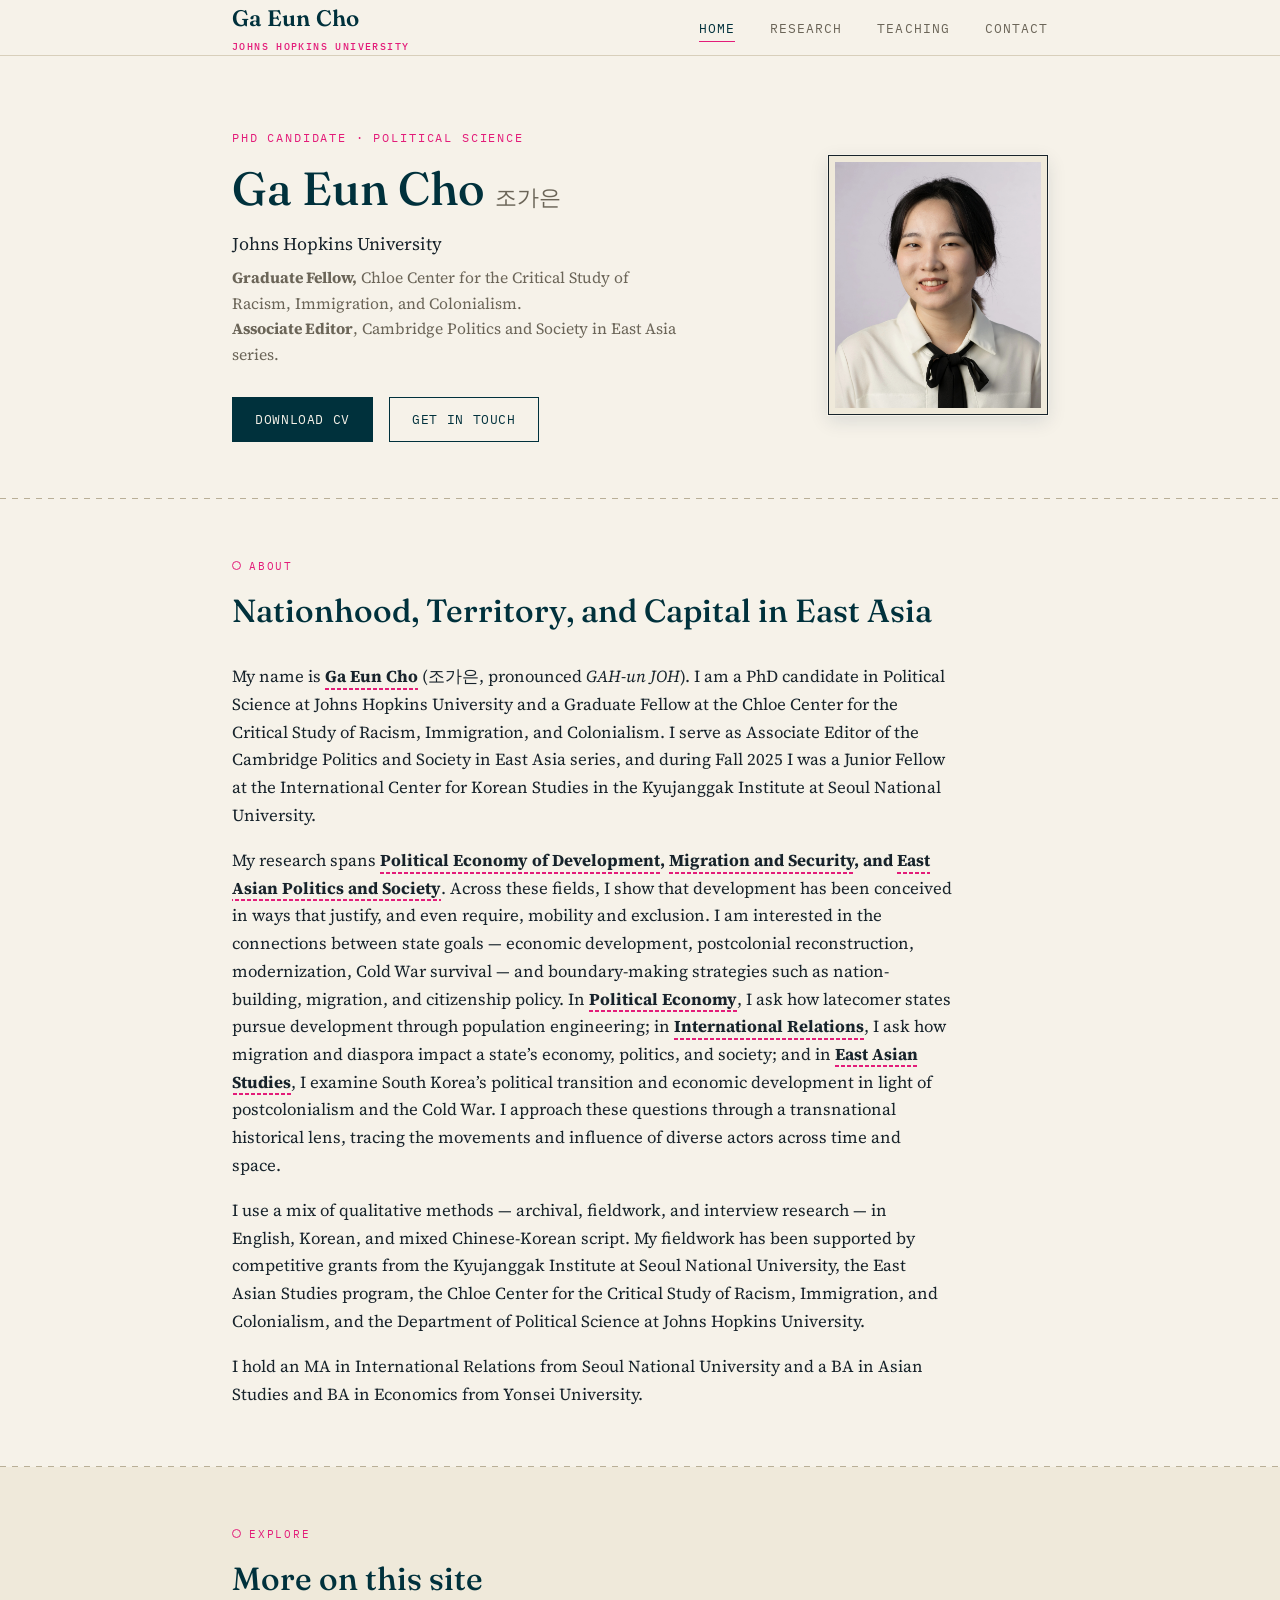
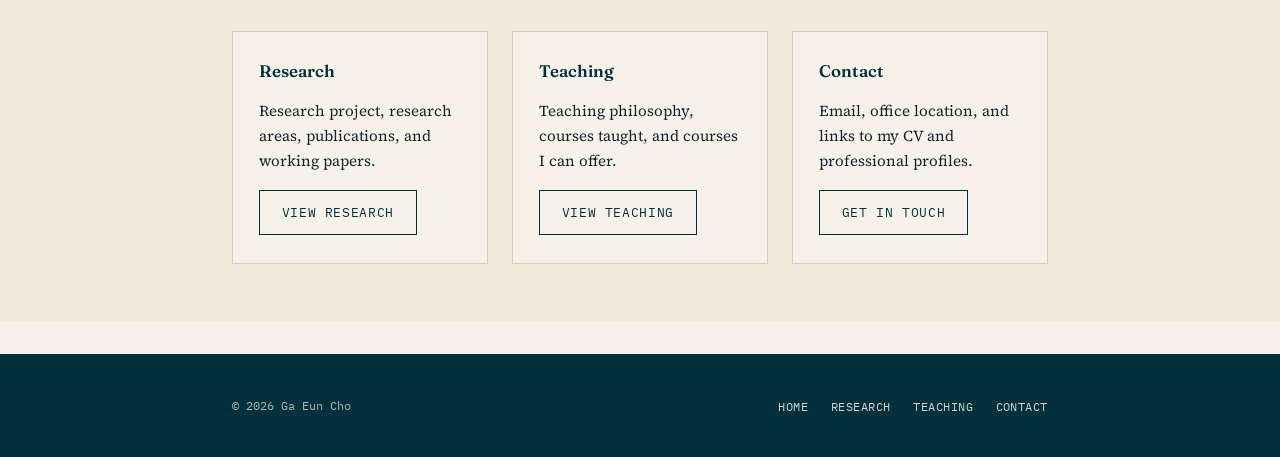
==== index.html @ 4916ec8a "Update index.html" ====
<!DOCTYPE html>
<html lang="en">
<head>
    <meta charset="UTF-8">
    <meta name="viewport" content="width=device-width, initial-scale=1.0">
    <title>Ga Eun Cho — Johns Hopkins University</title>
    <meta name="description" content="Ga Eun Cho is a PhD Candidate in Political Science at Johns Hopkins University working on migration, nationalism, and development in East Asia.">
    <meta property="og:title" content="Ga Eun Cho — Political Science, Johns Hopkins University">
    <meta property="og:description" content="PhD Candidate researching the politics of migration, nationalism, and political economy in East Asia.">
    <meta property="og:type" content="website">
    <meta property="og:image" content="Cho-Headshot.jpeg">
    <link rel="preconnect" href="https://fonts.googleapis.com">
    <link rel="preconnect" href="https://fonts.gstatic.com" crossorigin>
    <link href="https://fonts.googleapis.com/css2?family=Fraunces:opsz,wght@9..144,400;9..144,500;9..144,600&family=Source+Serif+4:ital,wght@0,400;0,600;1,400&family=IBM+Plex+Mono:wght@400;500&display=swap" rel="stylesheet">
    <link rel="stylesheet" href="styles.css">
</head>
<body>
    <a class="skip-link" href="#main">Skip to content</a>

    <header>
        <nav class="container">
            <a class="logo" href="index.html">Ga Eun Cho<span>Johns Hopkins University</span></a>
            <ul class="nav-links">
                <li><a href="index.html" aria-current="page">Home</a></li>
                <li><a href="research.html">Research</a></li>
                <li><a href="teaching.html">Teaching</a></li>
                <li><a href="contact.html">Contact</a></li>
            </ul>
            <button class="mobile-menu" aria-label="Toggle navigation menu" aria-expanded="false">
                <span></span><span></span><span></span>
            </button>
        </nav>
    </header>

    <main id="main">
        <div class="hero">
            <div class="container">
                <div>
                    <p class="hero-eyebrow">PhD Candidate · Political Science</p>
                    <h1>Ga Eun Cho <span class="name-native">조가은</span></h1>
                    <p class="role">Johns Hopkins University</p>
                    <p class="affil"><b>Graduate Fellow,</b> Chloe Center for the Critical Study of Racism, Immigration, and Colonialism. <Br><b>Associate Editor</b>, Cambridge Politics and Society in East Asia series.</p>
                    <div class="hero-actions">
                        <a href="CV_ChoGaEun_Web_July2026-2.pdf" class="btn" download>Download CV</a>
                        <a href="contact.html" class="btn btn-outline">Get in touch</a>
                    </div>
                </div>
                <div class="id-frame">
                    <div class="id-photo">
                        <img src="Cho-Headshot.jpeg" alt="Portrait of Ga Eun Cho">
                    </div>
                </div>
            </div>
        </div>

        <div class="perforation" aria-hidden="true"></div>

        <section id="about">
            <div class="container">
                <p class="eyebrow">About</p>
                <h2>Nationhood, Territory, and Capital in East Asia</h2>
                <div class="bio">
                    <p>My name is <b><span class="underline-dash">Ga Eun Cho</b></span> (조가은, pronounced <em>GAH-un JOH</em>). I am a PhD candidate in Political Science at Johns Hopkins University and a Graduate Fellow at the Chloe Center for the Critical Study of Racism, Immigration, and Colonialism. I serve as Associate Editor of the Cambridge Politics and Society in East Asia series, and during Fall 2025 I was a Junior Fellow at the International Center for Korean Studies in the Kyujanggak Institute at Seoul National University.</p>
                    <p>My research spans <span class="underline-dash"><b>Political Economy of Development</span>, <span class="underline-dash">Migration and Security</span>, and <span class="underline-dash">East Asian Politics and Society</span></b>. Across these fields, I show that development has been conceived in ways that justify, and even require, mobility and exclusion. I am interested in the connections between state goals — economic development, postcolonial reconstruction, modernization, Cold War survival — and boundary-making strategies such as nation-building, migration, and citizenship policy. In <span class="underline-dash"><b>Political Economy</span></b>, I ask how latecomer states pursue development through population engineering; in <span class="underline-dash"><b>International Relations</span></b>, I ask how migration and diaspora impact a state’s economy, politics, and society; and in <span class="underline-dash"><B>East Asian Studies</span></B>, I examine South Korea’s political transition and economic development in light of postcolonialism and the Cold War. I approach these questions through a transnational historical lens, tracing the movements and influence of diverse actors across time and space.</p>
                    <p>I use a mix of qualitative methods — archival, fieldwork, and interview research — in English, Korean, and mixed Chinese-Korean script. My fieldwork has been supported by competitive grants from the Kyujanggak Institute at Seoul National University, the East Asian Studies program, the Chloe Center for the Critical Study of Racism, Immigration, and Colonialism, and the Department of Political Science at Johns Hopkins University.</p>

                    <p>I hold an MA in International Relations from Seoul National University and a BA in Asian Studies and BA in Economics from Yonsei University.</p>
                </div>
            </div>
        </section>

        <div class="perforation" aria-hidden="true"></div>

        <section class="alt" id="highlights">
            <div class="container">
                <p class="eyebrow">Explore</p>
                <h2>More on this site</h2>
                <div class="research-areas">
                    <div class="research-card">
                        <h3>Research</h3>
                        <p>Research project, research areas, publications, and working papers.</p>
                        <p style="margin-top:1rem;"><a class="btn btn-outline" href="research.html">View research</a></p>
                    </div>
                    <div class="research-card">
                        <h3>Teaching</h3>
                        <p>Teaching philosophy, courses taught, and courses I can offer.</p>
                        <p style="margin-top:1rem;"><a class="btn btn-outline" href="teaching.html">View teaching</a></p>
                    </div>
                    <div class="research-card">
                        <h3>Contact</h3>
                        <p>Email, office location, and links to my CV and professional profiles.</p>
                        <p style="margin-top:1rem;"><a class="btn btn-outline" href="contact.html">Get in touch</a></p>
                    </div>
                </div>
            </div>
        </section>
    </main>

    <footer>
        <div class="container">
            <p>&copy; 2026 Ga Eun Cho</p>
            <ul class="footer-links">
                <li><a href="index.html">Home</a></li>
                <li><a href="research.html">Research</a></li>
                <li><a href="teaching.html">Teaching</a></li>
                <li><a href="contact.html">Contact</a></li>
            </ul>
        </div>
    </footer>

    <script src="script.js"></script>
</body>
</html>
---- styles.css ----
/* ============================================================
   Ga Eun Cho — academic site
   Design system: archival paper + bureaucratic stamp motif,
   grounded in the subject matter (migration paperwork, borders,
   diaspora documentation).
   ============================================================ */

:root {
    --paper: #F6F2E9;
    --paper-alt: #EFE9DA;
    --ink: #17232B;
    --navy: #00313C;
    --clay: #E31C79;
    --clay-dark: #C51865;
    --muted: #6B6558;
    --line: #D8CFBB;
    --line-strong: #B9AF97;
    --max: 880px;

    --font-display: "Fraunces", "Iowan Old Style", Georgia, serif;
    --font-body: "Source Serif 4", Georgia, serif;
    --font-mono: "IBM Plex Mono", "Courier New", monospace;
}

* { margin: 0; padding: 0; box-sizing: border-box; }

html { scroll-behavior: smooth; }

body {
    font-family: var(--font-body);
    line-height: 1.65;
    color: var(--ink);
    background: var(--paper);
}

.container {
    max-width: var(--max);
    margin: 0 auto;
    padding: 0 32px;
}

a { color: inherit; }

img { max-width: 100%; display: block; }

/* -------------------- Skip link -------------------- */
.skip-link {
    position: absolute;
    left: -999px;
    top: 0;
    background: var(--navy);
    color: var(--paper);
    padding: 0.75rem 1.25rem;
    z-index: 1000;
    font-family: var(--font-mono);
    font-size: 0.85rem;
}
.skip-link:focus { left: 0; }

/* -------------------- Focus visibility -------------------- */
a:focus-visible,
button:focus-visible {
    outline: 2px solid var(--clay);
    outline-offset: 3px;
}

/* -------------------- Header / nav -------------------- */
header {
    background: var(--paper);
    border-bottom: 1px solid var(--line);
    position: sticky;
    top: 0;
    z-index: 100;
}

nav {
    display: flex;
    justify-content: space-between;
    align-items: center;
    padding: 1.1rem 0;
}

.logo {
    font-family: var(--font-display);
    font-size: 1.4rem;
    font-weight: 600;
    color: var(--navy);
    text-decoration: none;
    letter-spacing: 0.01em;
}

.logo span {
    display: block;
    font-family: var(--font-mono);
    font-size: 0.62rem;
    letter-spacing: 0.14em;
    text-transform: uppercase;
    color: var(--clay);
    font-weight: 500;
    margin-top: 2px;
}

.nav-links {
    display: flex;
    list-style: none;
    gap: 2.2rem;
    align-items: center;
}

.nav-links a {
    text-decoration: none;
    color: var(--muted);
    font-family: var(--font-mono);
    font-size: 0.8rem;
    letter-spacing: 0.08em;
    text-transform: uppercase;
    padding-bottom: 4px;
    border-bottom: 1px solid transparent;
    transition: color 0.2s ease, border-color 0.2s ease;
}

.nav-links a:hover { color: var(--clay); }

.nav-links a[aria-current="page"] {
    color: var(--navy);
    border-bottom: 1px solid var(--clay);
}

.mobile-menu {
    display: none;
    flex-direction: column;
    justify-content: center;
    gap: 5px;
    cursor: pointer;
    background: none;
    border: none;
    padding: 6px;
}

.mobile-menu span {
    display: block;
    height: 2px;
    width: 24px;
    background: var(--navy);
    transition: 0.25s;
}

.mobile-menu[aria-expanded="true"] span:nth-child(1) { transform: translateY(7px) rotate(45deg); }
.mobile-menu[aria-expanded="true"] span:nth-child(2) { opacity: 0; }
.mobile-menu[aria-expanded="true"] span:nth-child(3) { transform: translateY(-7px) rotate(-45deg); }

/* -------------------- Hero (home page) -------------------- */
.hero {
    padding: 4.5rem 0 3.5rem;
}

.hero .container {
    display: grid;
    grid-template-columns: 1.3fr 0.9fr;
    gap: 3rem;
    align-items: center;
}

.hero-eyebrow {
    font-family: var(--font-mono);
    font-size: 0.72rem;
    letter-spacing: 0.16em;
    text-transform: uppercase;
    color: var(--clay);
    margin-bottom: 1rem;
}

.hero h1 {
    font-family: var(--font-display);
    font-size: 2.9rem;
    font-weight: 500;
    color: var(--navy);
    line-height: 1.1;
    margin-bottom: 0.9rem;
}

.hero .name-native {
    font-size: 1.4rem;
    color: var(--muted);
    font-weight: 400;
    white-space: nowrap;
}

.hero p.role {
    font-size: 1.12rem;
    color: var(--ink);
    max-width: 520px;
    margin-bottom: 0.4rem;
}

.hero p.affil {
    font-size: 0.98rem;
    color: var(--muted);
    max-width: 520px;
    margin-bottom: 1.8rem;
}

.hero-actions {
    display: flex;
    gap: 1rem;
    flex-wrap: wrap;
}

/* Passport-photo styled portrait: the design's signature element,
   a nod to the paperwork/identification themes in the research. */
.id-frame {
    position: relative;
    justify-self: end;
    width: 220px;
}

.id-photo {
    width: 220px;
    height: 260px;
    background: var(--paper-alt);
    border: 1px solid var(--ink);
    padding: 6px;
    box-shadow: 0 0 0 1px var(--paper), 0 6px 18px rgba(15,44,62,0.12);
}

.id-photo img {
    width: 100%;
    height: 100%;
    object-fit: cover;
    filter: grayscale(12%) contrast(1.02);
}

.id-caption {
    font-family: var(--font-mono);
    font-size: 0.62rem;
    letter-spacing: 0.06em;
    text-transform: uppercase;
    color: var(--muted);
    text-align: center;
    margin-top: 0.5rem;
}

/* stamp badge overlapping the photo corner */
.stamp {
    position: absolute;
    top: -18px;
    right: -22px;
    width: 76px;
    height: 76px;
    border-radius: 50%;
    border: 1.5px dashed var(--clay);
    display: flex;
    align-items: center;
    justify-content: center;
    text-align: center;
    transform: rotate(-11deg);
    background: var(--paper);
}

.stamp-inner {
    font-family: var(--font-mono);
    font-size: 0.56rem;
    line-height: 1.25;
    letter-spacing: 0.05em;
    text-transform: uppercase;
    color: var(--clay-dark);
}

/* -------------------- Perforated divider -------------------- */
.perforation {
    height: 1px;
    background-image: repeating-linear-gradient(to right, var(--line-strong) 0 6px, transparent 6px 12px);
    margin: 0;
}

/* -------------------- Sections -------------------- */
main { display: block; }

section {
    padding: 3.6rem 0;
}

section.alt { background: var(--paper-alt); }

.page-header {
    padding: 2.6rem 0 1.6rem;
}

.page-header h1 {
    font-family: var(--font-display);
    font-size: 2.3rem;
    color: var(--navy);
    font-weight: 500;
}

.page-header p {
    color: var(--muted);
    margin-top: 0.5rem;
    max-width: 640px;
}

.underline-dash {
    text-decoration: none;
    background-image: repeating-linear-gradient(
        to right,
        var(--clay) 0,
        var(--clay) 4px,
        transparent 4px,
        transparent 6px
    );
    background-position: 0 100%;
    background-size: 100% 2px;
    background-repeat: repeat-x;
    padding-bottom: 1.5px;
}

.eyebrow {
    font-family: var(--font-mono);
    font-size: 0.7rem;
    letter-spacing: 0.16em;
    text-transform: uppercase;
    color: var(--clay);
    display: flex;
    align-items: center;
    gap: 0.5rem;
    margin-bottom: 0.6rem;
}

.eyebrow::before {
    content: "";
    display: inline-block;
    width: 7px;
    height: 7px;
    border-radius: 50%;
    border: 1.5px solid var(--clay);
}

h2 {
    font-family: var(--font-display);
    font-size: 2rem;
    font-weight: 500;
    color: var(--navy);
    margin-bottom: 1.6rem;
}

h3 {
    font-family: var(--font-display);
    color: var(--navy);
    margin-bottom: 0.8rem;
    font-size: 1.2rem;
    font-weight: 600;
}

h4.subhead {
    font-family: var(--font-mono);
    font-size: 0.78rem;
    letter-spacing: 0.1em;
    text-transform: uppercase;
    color: var(--muted);
    margin: 2.4rem 0 1rem;
    padding-bottom: 0.4rem;
    border-bottom: 1px solid var(--line);
}

.bio {
    font-size: 1.05rem;
    max-width: 720px;
}

.bio p + p { margin-top: 1.1rem; }

/* -------------------- Cards -------------------- */
.research-areas {
    display: grid;
    grid-template-columns: repeat(auto-fit, minmax(240px, 1fr));
    gap: 1.5rem;
    margin-top: 1.5rem;
}

.research-card {
    padding: 1.6rem 1.6rem 1.8rem;
    background: var(--paper);
    border: 1px solid var(--line);
    position: relative;
}

section.alt .research-card { background: var(--paper); }

/* Corner brackets — a quiet nod to customs-stamp and ID-photo corner
   marks, kept abstract rather than a literal stamp shape. */
.research-card,
.contact-item {
    background-image:
        linear-gradient(to right, var(--clay) 2px, transparent 2px),
        linear-gradient(to bottom, var(--clay) 2px, transparent 2px),
        linear-gradient(to left, var(--clay) 2px, transparent 2px),
        linear-gradient(to bottom, var(--clay) 2px, transparent 2px),
        linear-gradient(to left, var(--clay) 2px, transparent 2px),
        linear-gradient(to top, var(--clay) 2px, transparent 2px),
        linear-gradient(to right, var(--clay) 2px, transparent 2px),
        linear-gradient(to top, var(--clay) 2px, transparent 2px);
    background-repeat: no-repeat;
    background-size: 12px 12px;
    background-position:
        top left, top left,
        top right, top right,
        bottom right, bottom right,
        bottom left, bottom left;
}

.research-card h3 { font-size: 1.05rem; }

.research-card p { color: var(--ink); font-size: 0.95rem; }

.course-group { margin-bottom: 1rem; }
.course-group:last-child { margin-bottom: 0; }

.course-label {
    font-family: var(--font-display);
    font-size: 1.05rem;
    font-weight: 600;
    color: var(--clay);
    display: block;
    margin-bottom: 0.35rem;
}

.course-list {
    list-style: none;
    padding-left: 0;
}

.course-list li {
    color: var(--ink);
    font-size: 0.92rem;
    line-height: 1.4;
    padding-left: 0.9rem;
    position: relative;
    margin-bottom: 0.15rem;
}

.course-list li::before {
    content: "–";
    position: absolute;
    left: 0;
    color: var(--clay);
}

/* -------------------- Publications -------------------- */
.publication {
    padding: 1.4rem 0;
    border-bottom: 1px dashed var(--line-strong);
}

.publication:last-child { border-bottom: none; }

.pub-title {
    cursor: pointer;
    color: var(--clay-dark);
    font-family: var(--font-display);
    font-weight: 600;
    font-size: 1.05rem;
    display: flex;
    align-items: baseline;
    gap: 0.5rem;
}

.pub-title:hover { color: var(--clay); }

.pub-title .chevron {
    font-family: var(--font-mono);
    font-size: 0.75rem;
    color: var(--muted);
}

.pub-authors { color: var(--muted); margin-top: 0.35rem; }

.pub-venue {
    font-family: var(--font-mono);
    font-size: 0.82rem;
    color: var(--muted);
    margin-top: 0.35rem;
}

.abstract {
    margin-top: 1rem;
    padding: 1rem 1.2rem;
    background: var(--paper-alt);
    border-left: 2px solid var(--clay);
    font-size: 0.96rem;
}

.abstract strong {
    font-family: var(--font-mono);
    font-size: 0.72rem;
    letter-spacing: 0.08em;
    text-transform: uppercase;
    color: var(--clay-dark);
    display: block;
    margin-bottom: 0.5rem;
}

/* -------------------- Buttons -------------------- */
.btn {
    display: inline-flex;
    align-items: center;
    gap: 0.5rem;
    padding: 11px 22px;
    background: var(--navy);
    color: var(--paper);
    text-decoration: none;
    font-family: var(--font-mono);
    font-size: 0.8rem;
    letter-spacing: 0.05em;
    text-transform: uppercase;
    border: 1px solid var(--navy);
    transition: background 0.2s ease, color 0.2s ease;
}

.btn:hover { background: var(--paper); color: var(--navy); }

.btn.btn-outline {
    background: transparent;
    color: var(--navy);
}

.btn.btn-outline:hover { background: var(--navy); color: var(--paper); }

/* -------------------- Teaching -------------------- */
table.teaching-table {
    width: 100%;
    border-collapse: collapse;
    margin-top: 1rem;
    font-size: 0.92rem;
}

table.teaching-table thead tr {
    border-bottom: 1px solid var(--navy);
}

table.teaching-table th {
    text-align: left;
    padding: 0.5rem 0.4rem;
    color: var(--navy);
    font-family: var(--font-mono);
    font-size: 0.72rem;
    letter-spacing: 0.08em;
    text-transform: uppercase;
    font-weight: 500;
}

table.teaching-table td {
    padding: 0.6rem 0.4rem;
}

table.teaching-table tbody tr { border-bottom: 1px dashed var(--line-strong); }
table.teaching-table tbody tr:last-child { border-bottom: none; }

table.teaching-table td em { color: var(--muted); }

/* -------------------- Contact -------------------- */
.contact-info {
    display: grid;
    grid-template-columns: repeat(auto-fit, minmax(220px, 1fr));
    gap: 1.5rem;
    margin-top: 1.5rem;
}

.contact-item {
    padding: 1.6rem;
    background: var(--paper);
    border: 1px solid var(--line);
}

.contact-item h3 { font-size: 1rem; }

.contact-item p, .contact-item a {
    color: var(--muted);
    text-decoration: none;
    font-size: 0.98rem;
}

.contact-item a:hover { color: var(--clay); }

/* -------------------- Footer -------------------- */
footer {
    background: var(--navy);
    color: var(--paper);
    padding: 2.4rem 0;
    margin-top: 2rem;
}

footer .container {
    display: flex;
    justify-content: space-between;
    align-items: center;
    flex-wrap: wrap;
    gap: 1rem;
}

footer p {
    font-family: var(--font-mono);
    font-size: 0.78rem;
    color: rgba(246,242,233,0.7);
}

.footer-links {
    display: flex;
    gap: 1.4rem;
    list-style: none;
}

.footer-links a {
    text-decoration: none;
    color: rgba(246,242,233,0.85);
    font-family: var(--font-mono);
    font-size: 0.78rem;
    letter-spacing: 0.04em;
    text-transform: uppercase;
}

.footer-links a:hover { color: var(--clay); }

/* -------------------- Responsive -------------------- */
@media (max-width: 780px) {
    .hero .container {
        grid-template-columns: 1fr;
    }
    .id-frame { justify-self: start; }
    .hero h1 { font-size: 2.2rem; }
}

@media (max-width: 700px) {
    .container { padding: 0 32px; }

    .research-card { padding: 1.4rem 1.3rem 1.5rem; }

    .nav-links {
        display: none;
        position: absolute;
        top: 100%;
        left: 0;
        right: 0;
        background: var(--paper);
        border-bottom: 1px solid var(--line);
        flex-direction: column;
        align-items: flex-start;
        padding: 1rem 24px 1.5rem;
        gap: 1.1rem;
    }

    .nav-links.open { display: flex; }

    .mobile-menu { display: flex; }

    section { padding: 2.4rem 0; }

    h2 { font-size: 1.6rem; }

    footer .container { flex-direction: column; align-items: flex-start; }
}

@media (prefers-reduced-motion: reduce) {
    * { transition: none !important; scroll-behavior: auto !important; }
}
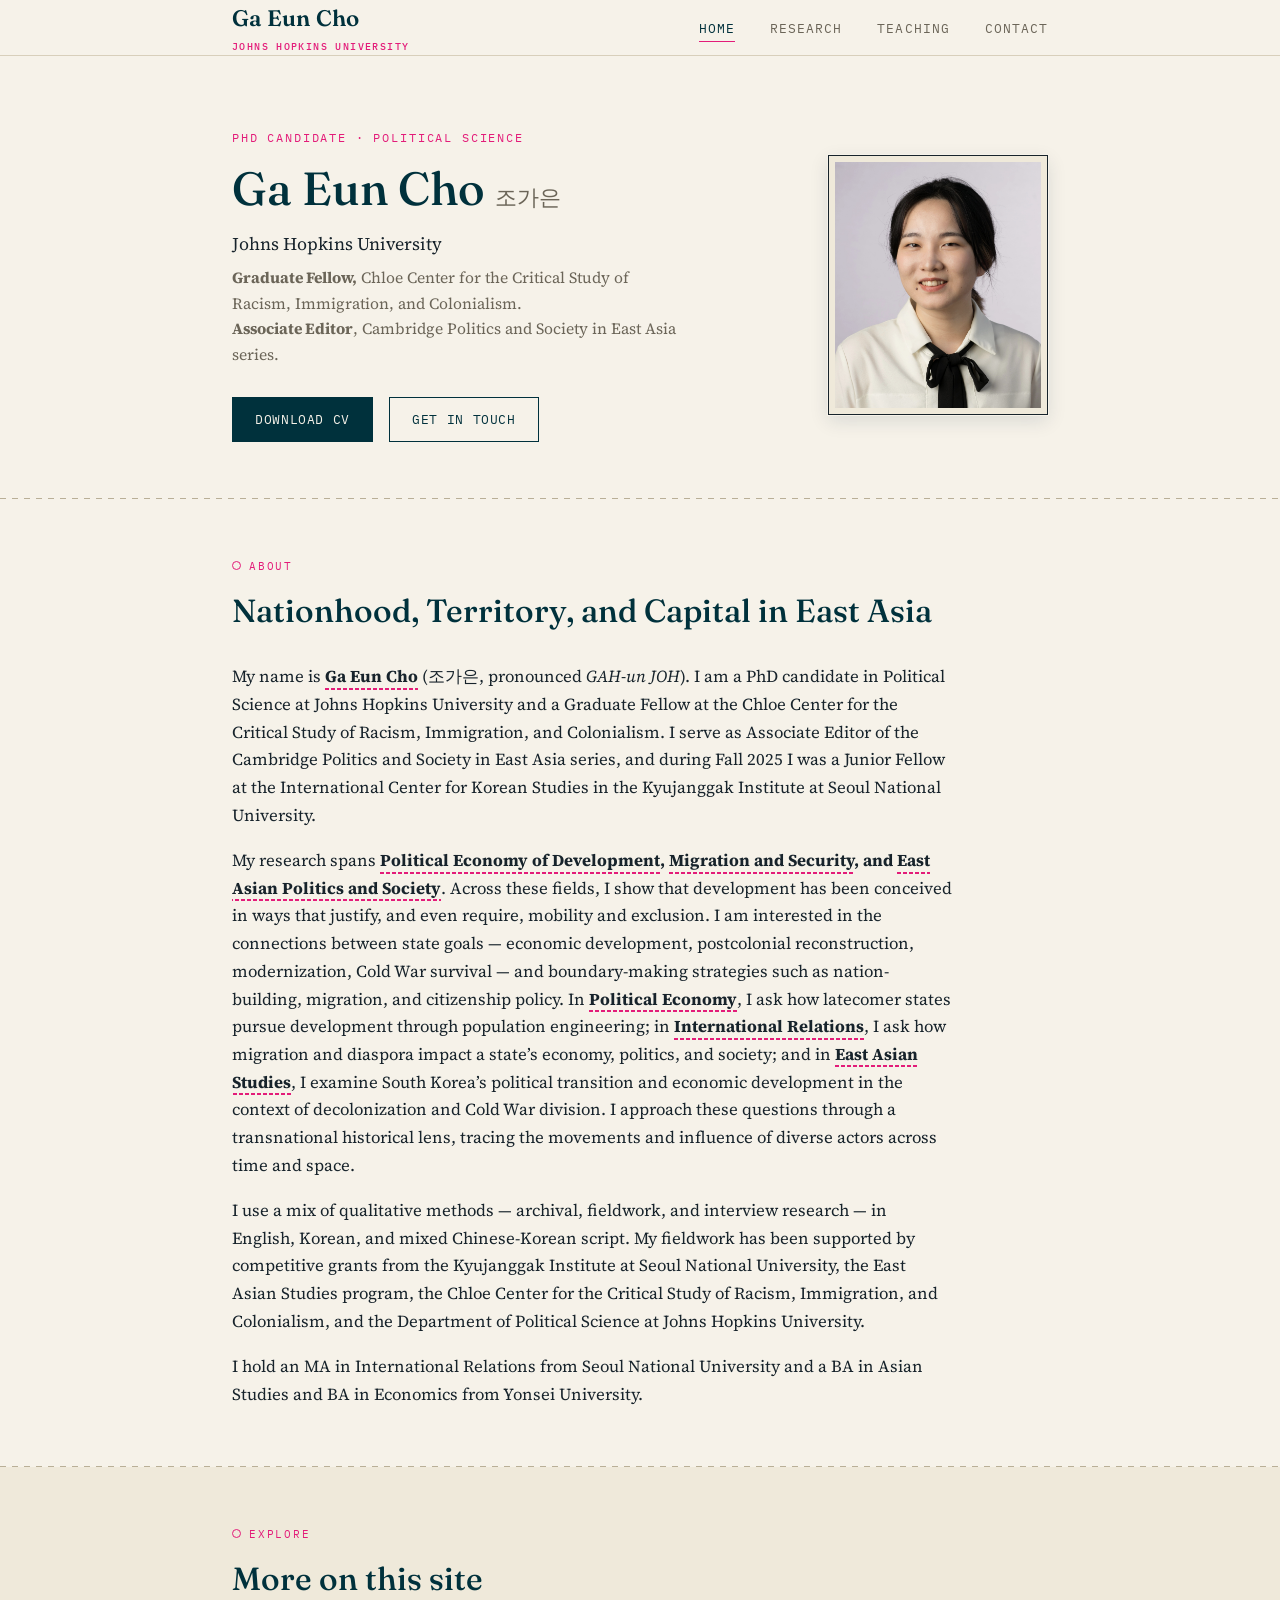
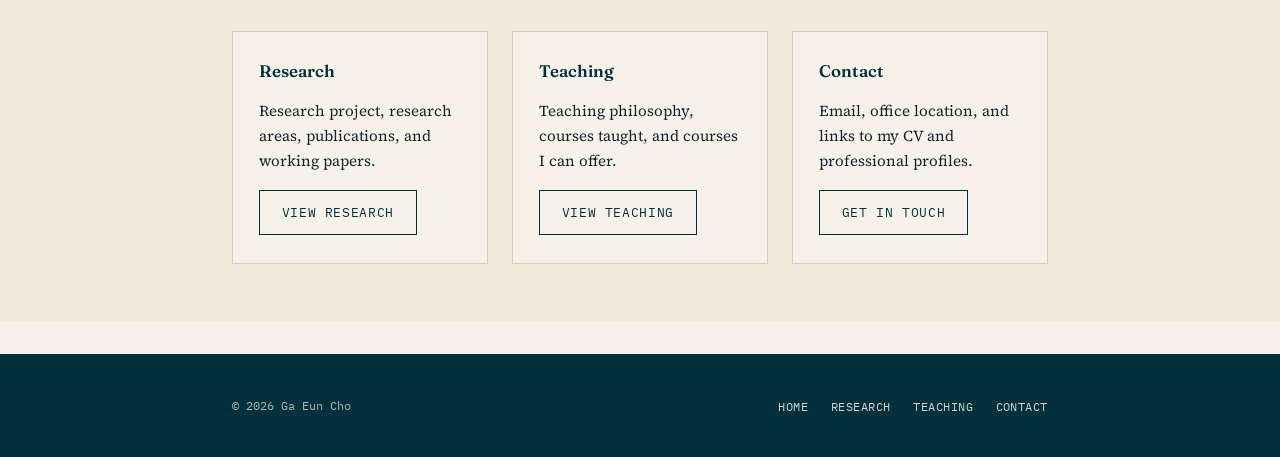
==== commit 016cf3cb: "Update index.html" ====
--- a/index.html
+++ b/index.html
@@ -61,7 +61,7 @@
                 <h2>Nationhood, Territory, and Capital in East Asia</h2>
                 <div class="bio">
                     <p>My name is <b><span class="underline-dash">Ga Eun Cho</b></span> (조가은, pronounced <em>GAH-un JOH</em>). I am a PhD candidate in Political Science at Johns Hopkins University and a Graduate Fellow at the Chloe Center for the Critical Study of Racism, Immigration, and Colonialism. I serve as Associate Editor of the Cambridge Politics and Society in East Asia series, and during Fall 2025 I was a Junior Fellow at the International Center for Korean Studies in the Kyujanggak Institute at Seoul National University.</p>
-                    <p>My research spans <span class="underline-dash"><b>Political Economy of Development</span>, <span class="underline-dash">Migration and Security</span>, and <span class="underline-dash">East Asian Politics and Society</span></b>. Across these fields, I show that development has been conceived in ways that justify, and even require, mobility and exclusion. I am interested in the connections between state goals — economic development, postcolonial reconstruction, modernization, Cold War survival — and boundary-making strategies such as nation-building, migration, and citizenship policy. In <span class="underline-dash"><b>Political Economy</span></b>, I ask how latecomer states pursue development through population engineering; in <span class="underline-dash"><b>International Relations</span></b>, I ask how migration and diaspora impact a state’s economy, politics, and society; and in <span class="underline-dash"><B>East Asian Studies</span></B>, I examine South Korea’s political transition and economic development in light of postcolonialism and the Cold War. I approach these questions through a transnational historical lens, tracing the movements and influence of diverse actors across time and space.</p>
+                    <p>My research spans <span class="underline-dash"><b>Political Economy of Development</span>, <span class="underline-dash">Migration and Security</span>, and <span class="underline-dash">East Asian Politics and Society</span></b>. Across these fields, I show that development has been conceived in ways that justify, and even require, mobility and exclusion. I am interested in the connections between state goals — economic development, postcolonial reconstruction, modernization, Cold War survival — and boundary-making strategies such as nation-building, migration, and citizenship policy. In <span class="underline-dash"><b>Political Economy</span></b>, I ask how latecomer states pursue development through population engineering; in <span class="underline-dash"><b>International Relations</span></b>, I ask how migration and diaspora impact a state’s economy, politics, and society; and in <span class="underline-dash"><B>East Asian Studies</span></B>, I examine South Korea’s political transition and economic development in the context of decolonization and Cold War division. I approach these questions through a transnational historical lens, tracing the movements and influence of diverse actors across time and space.</p>
                     <p>I use a mix of qualitative methods — archival, fieldwork, and interview research — in English, Korean, and mixed Chinese-Korean script. My fieldwork has been supported by competitive grants from the Kyujanggak Institute at Seoul National University, the East Asian Studies program, the Chloe Center for the Critical Study of Racism, Immigration, and Colonialism, and the Department of Political Science at Johns Hopkins University.</p>
 
                     <p>I hold an MA in International Relations from Seoul National University and a BA in Asian Studies and BA in Economics from Yonsei University.</p>
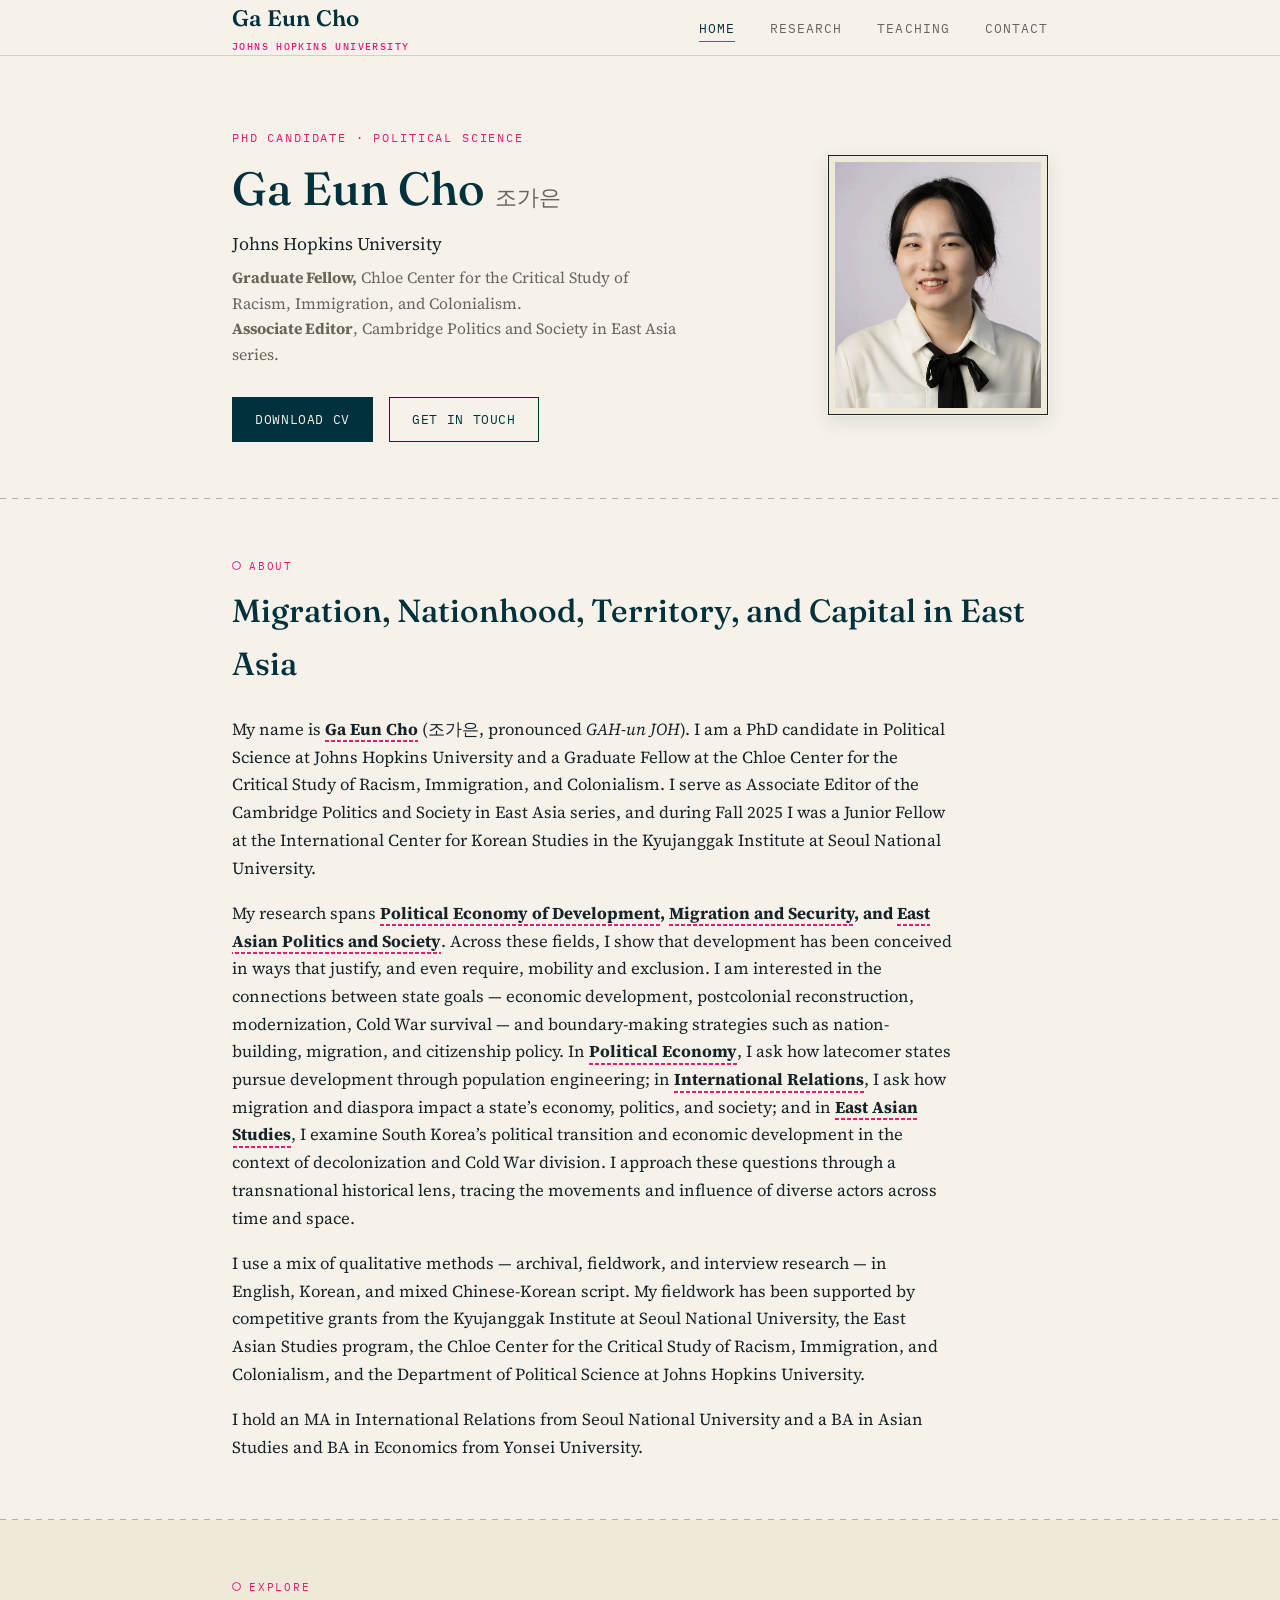
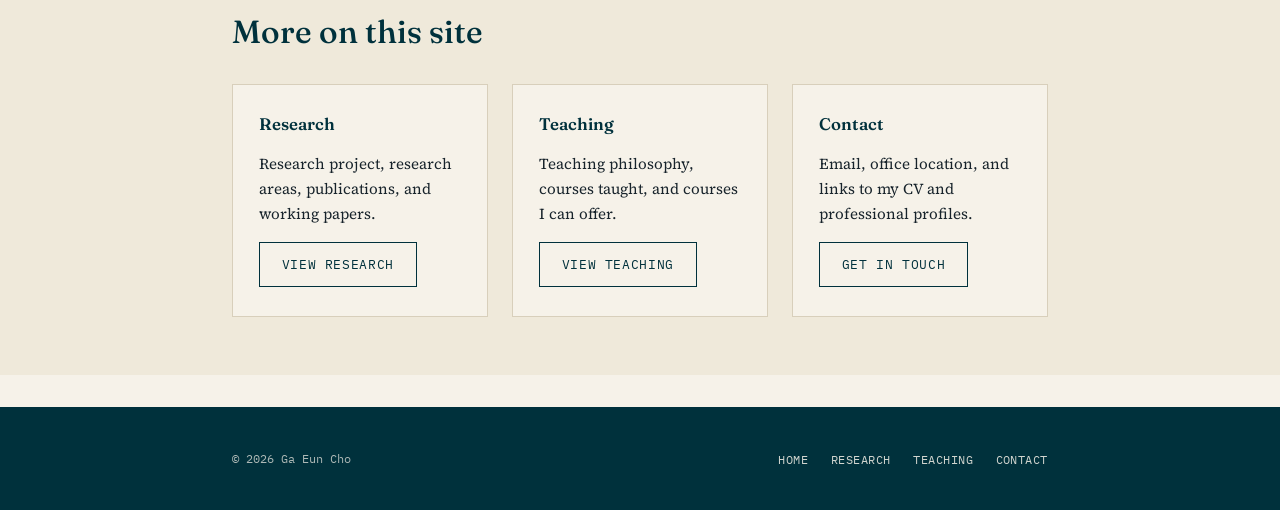
==== commit dec0df96: "Update index.html" ====
--- a/index.html
+++ b/index.html
@@ -58,7 +58,7 @@
         <section id="about">
             <div class="container">
                 <p class="eyebrow">About</p>
-                <h2>Nationhood, Territory, and Capital in East Asia</h2>
+                <h2>Migration, Nationhood, Territory, and Capital in East Asia</h2>
                 <div class="bio">
                     <p>My name is <b><span class="underline-dash">Ga Eun Cho</b></span> (조가은, pronounced <em>GAH-un JOH</em>). I am a PhD candidate in Political Science at Johns Hopkins University and a Graduate Fellow at the Chloe Center for the Critical Study of Racism, Immigration, and Colonialism. I serve as Associate Editor of the Cambridge Politics and Society in East Asia series, and during Fall 2025 I was a Junior Fellow at the International Center for Korean Studies in the Kyujanggak Institute at Seoul National University.</p>
                     <p>My research spans <span class="underline-dash"><b>Political Economy of Development</span>, <span class="underline-dash">Migration and Security</span>, and <span class="underline-dash">East Asian Politics and Society</span></b>. Across these fields, I show that development has been conceived in ways that justify, and even require, mobility and exclusion. I am interested in the connections between state goals — economic development, postcolonial reconstruction, modernization, Cold War survival — and boundary-making strategies such as nation-building, migration, and citizenship policy. In <span class="underline-dash"><b>Political Economy</span></b>, I ask how latecomer states pursue development through population engineering; in <span class="underline-dash"><b>International Relations</span></b>, I ask how migration and diaspora impact a state’s economy, politics, and society; and in <span class="underline-dash"><B>East Asian Studies</span></B>, I examine South Korea’s political transition and economic development in the context of decolonization and Cold War division. I approach these questions through a transnational historical lens, tracing the movements and influence of diverse actors across time and space.</p>
--- a/styles.css
+++ b/styles.css
@@ -298,6 +298,49 @@
     margin-top: 0.5rem;
     max-width: 640px;
 }
+
+/* Photo-banner variant: fieldwork photos behind the page-header text,
+   used on Research, Teaching, and Contact. */
+.page-header--photo {
+    position: relative;
+    padding: 5rem 0 4rem;
+    overflow: hidden;
+}
+
+.page-header--photo::before {
+    content: "";
+    position: absolute;
+    inset: 0;
+    background-image: linear-gradient(rgba(0,49,60,0.55), rgba(0,49,60,0.55)), var(--header-photo);
+    background-size: cover;
+    background-position: center;
+    filter: grayscale(30%);
+    z-index: 0;
+}
+
+.page-header--photo .container {
+    position: relative;
+    z-index: 1;
+}
+
+.page-header--photo .eyebrow { color: var(--clay); }
+.page-header--photo .eyebrow::before { border-color: var(--clay); }
+.page-header--photo h1 { color: var(--paper); }
+.page-header--photo p { color: rgba(246,242,233,0.88); }
+
+.page-header--photo .photo-caption {
+    position: absolute;
+    right: 28px;
+    bottom: 18px;
+    z-index: 1;
+    font-family: var(--font-mono);
+    font-size: 0.68rem;
+    letter-spacing: 0.08em;
+    text-transform: uppercase;
+    color: rgba(246,242,233,0.7);
+}
+
+/* end of header images, other stuff */
 
 .underline-dash {
     text-decoration: none;
@@ -633,7 +676,7 @@
     .container { padding: 0 32px; }
 
     .research-card { padding: 1.4rem 1.3rem 1.5rem; }
-
+   .photo-caption { display: none; }
     .nav-links {
         display: none;
         position: absolute;
@@ -654,6 +697,8 @@
 
     section { padding: 2.4rem 0; }
 
+    .page-header--photo { padding: 3.5rem 0 2.8rem; }
+   
     h2 { font-size: 1.6rem; }
 
     footer .container { flex-direction: column; align-items: flex-start; }
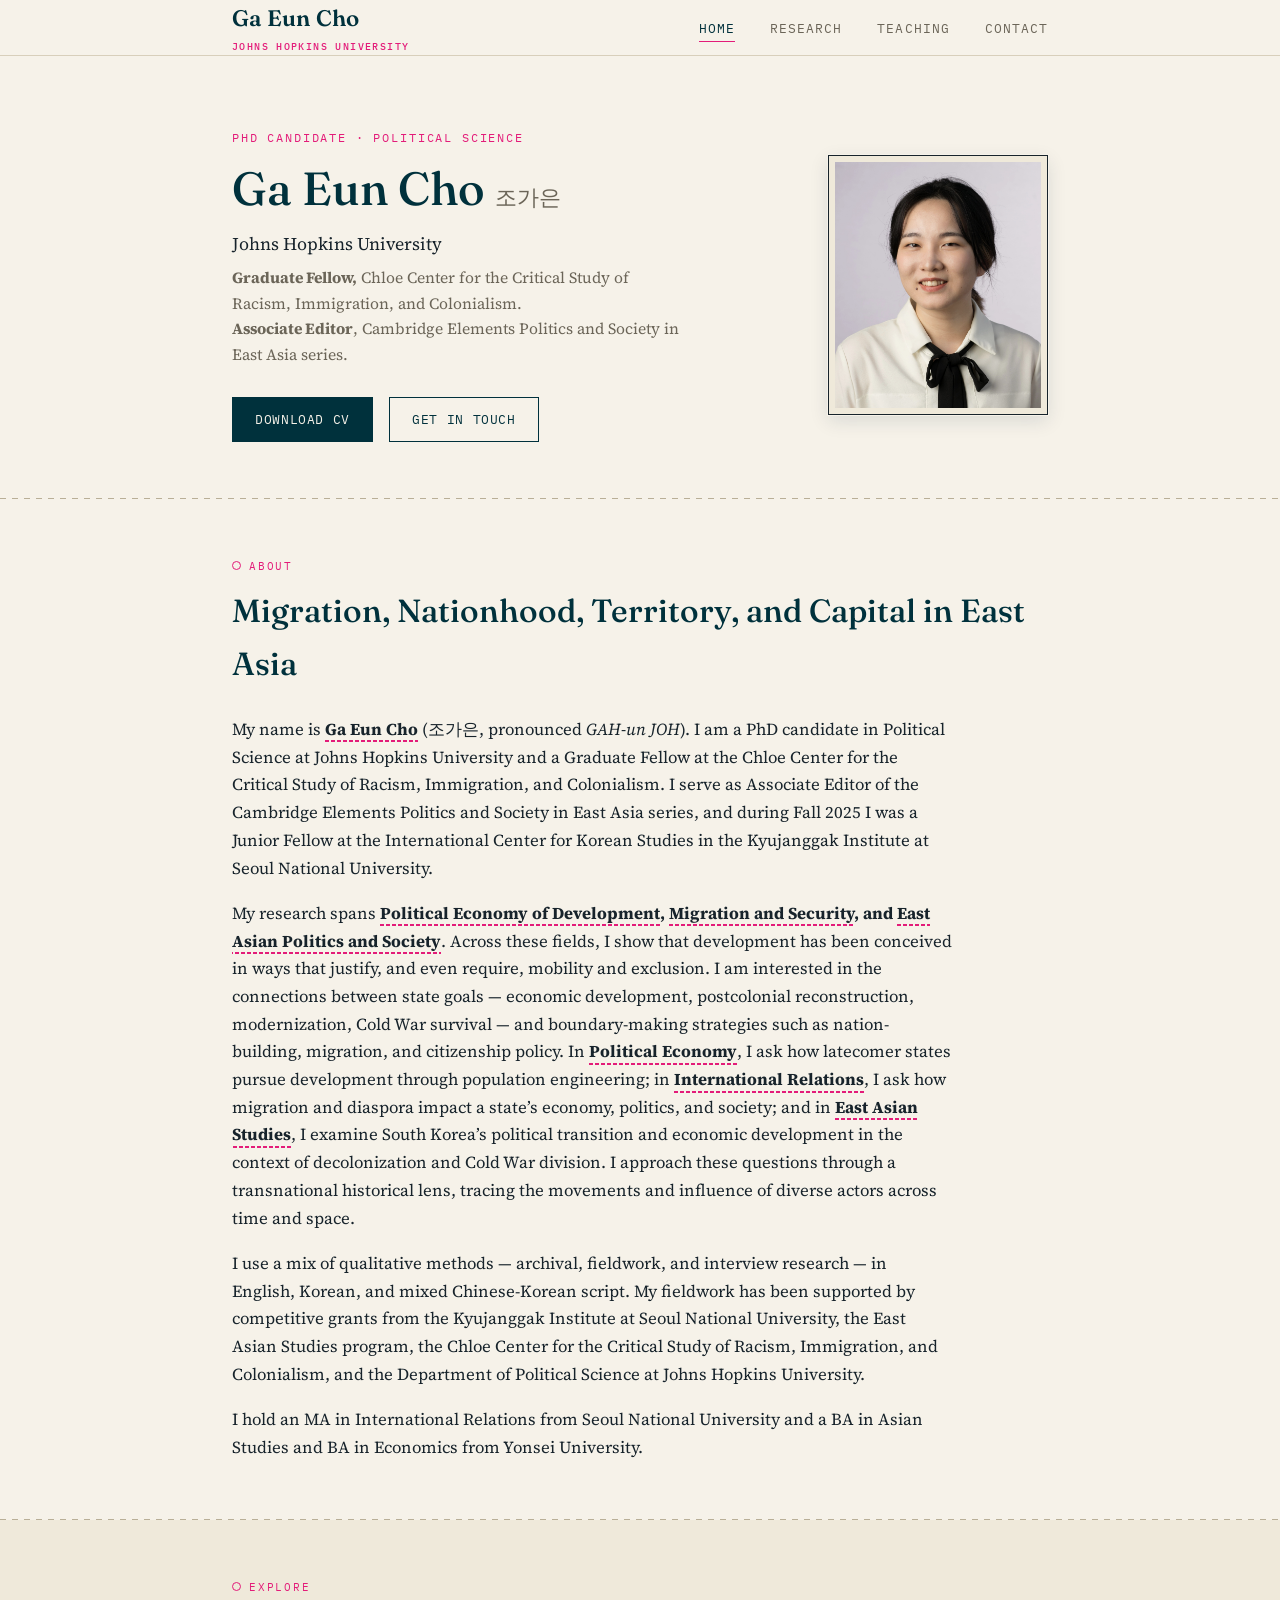
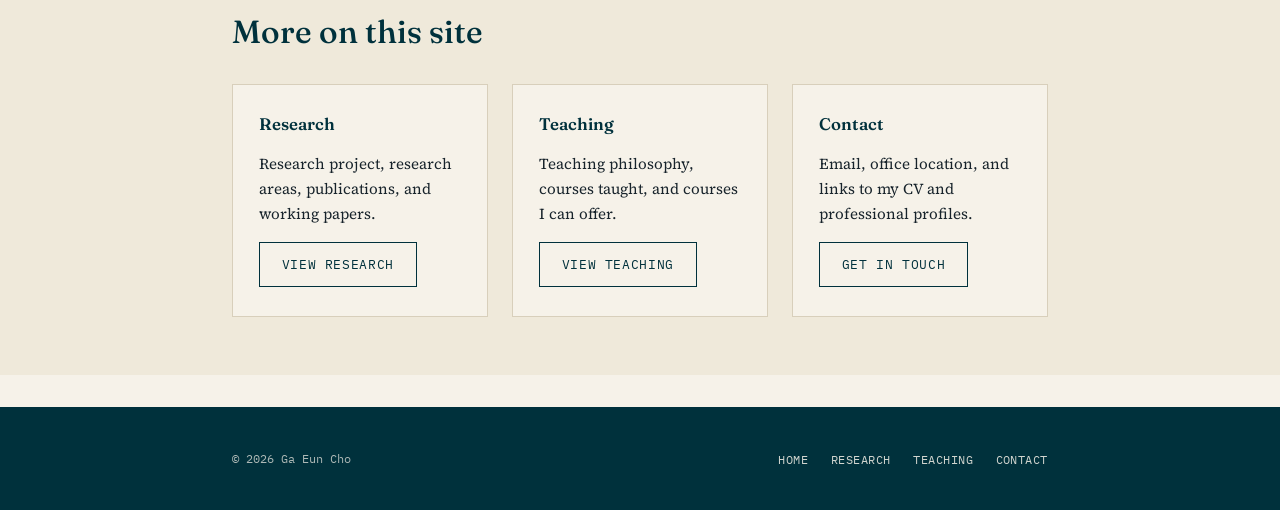
==== commit 850882d9: "Update index.html" ====
--- a/index.html
+++ b/index.html
@@ -39,7 +39,7 @@
                     <p class="hero-eyebrow">PhD Candidate · Political Science</p>
                     <h1>Ga Eun Cho <span class="name-native">조가은</span></h1>
                     <p class="role">Johns Hopkins University</p>
-                    <p class="affil"><b>Graduate Fellow,</b> Chloe Center for the Critical Study of Racism, Immigration, and Colonialism. <Br><b>Associate Editor</b>, Cambridge Politics and Society in East Asia series.</p>
+                    <p class="affil"><b>Graduate Fellow,</b> Chloe Center for the Critical Study of Racism, Immigration, and Colonialism. <Br><b>Associate Editor</b>, Cambridge Elements Politics and Society in East Asia series.</p>
                     <div class="hero-actions">
                         <a href="CV_ChoGaEun_Web_July2026-2.pdf" class="btn" download>Download CV</a>
                         <a href="contact.html" class="btn btn-outline">Get in touch</a>
@@ -60,7 +60,7 @@
                 <p class="eyebrow">About</p>
                 <h2>Migration, Nationhood, Territory, and Capital in East Asia</h2>
                 <div class="bio">
-                    <p>My name is <b><span class="underline-dash">Ga Eun Cho</b></span> (조가은, pronounced <em>GAH-un JOH</em>). I am a PhD candidate in Political Science at Johns Hopkins University and a Graduate Fellow at the Chloe Center for the Critical Study of Racism, Immigration, and Colonialism. I serve as Associate Editor of the Cambridge Politics and Society in East Asia series, and during Fall 2025 I was a Junior Fellow at the International Center for Korean Studies in the Kyujanggak Institute at Seoul National University.</p>
+                    <p>My name is <b><span class="underline-dash">Ga Eun Cho</b></span> (조가은, pronounced <em>GAH-un JOH</em>). I am a PhD candidate in Political Science at Johns Hopkins University and a Graduate Fellow at the Chloe Center for the Critical Study of Racism, Immigration, and Colonialism. I serve as Associate Editor of the Cambridge Elements Politics and Society in East Asia series, and during Fall 2025 I was a Junior Fellow at the International Center for Korean Studies in the Kyujanggak Institute at Seoul National University.</p>
                     <p>My research spans <span class="underline-dash"><b>Political Economy of Development</span>, <span class="underline-dash">Migration and Security</span>, and <span class="underline-dash">East Asian Politics and Society</span></b>. Across these fields, I show that development has been conceived in ways that justify, and even require, mobility and exclusion. I am interested in the connections between state goals — economic development, postcolonial reconstruction, modernization, Cold War survival — and boundary-making strategies such as nation-building, migration, and citizenship policy. In <span class="underline-dash"><b>Political Economy</span></b>, I ask how latecomer states pursue development through population engineering; in <span class="underline-dash"><b>International Relations</span></b>, I ask how migration and diaspora impact a state’s economy, politics, and society; and in <span class="underline-dash"><B>East Asian Studies</span></B>, I examine South Korea’s political transition and economic development in the context of decolonization and Cold War division. I approach these questions through a transnational historical lens, tracing the movements and influence of diverse actors across time and space.</p>
                     <p>I use a mix of qualitative methods — archival, fieldwork, and interview research — in English, Korean, and mixed Chinese-Korean script. My fieldwork has been supported by competitive grants from the Kyujanggak Institute at Seoul National University, the East Asian Studies program, the Chloe Center for the Critical Study of Racism, Immigration, and Colonialism, and the Department of Political Science at Johns Hopkins University.</p>
 
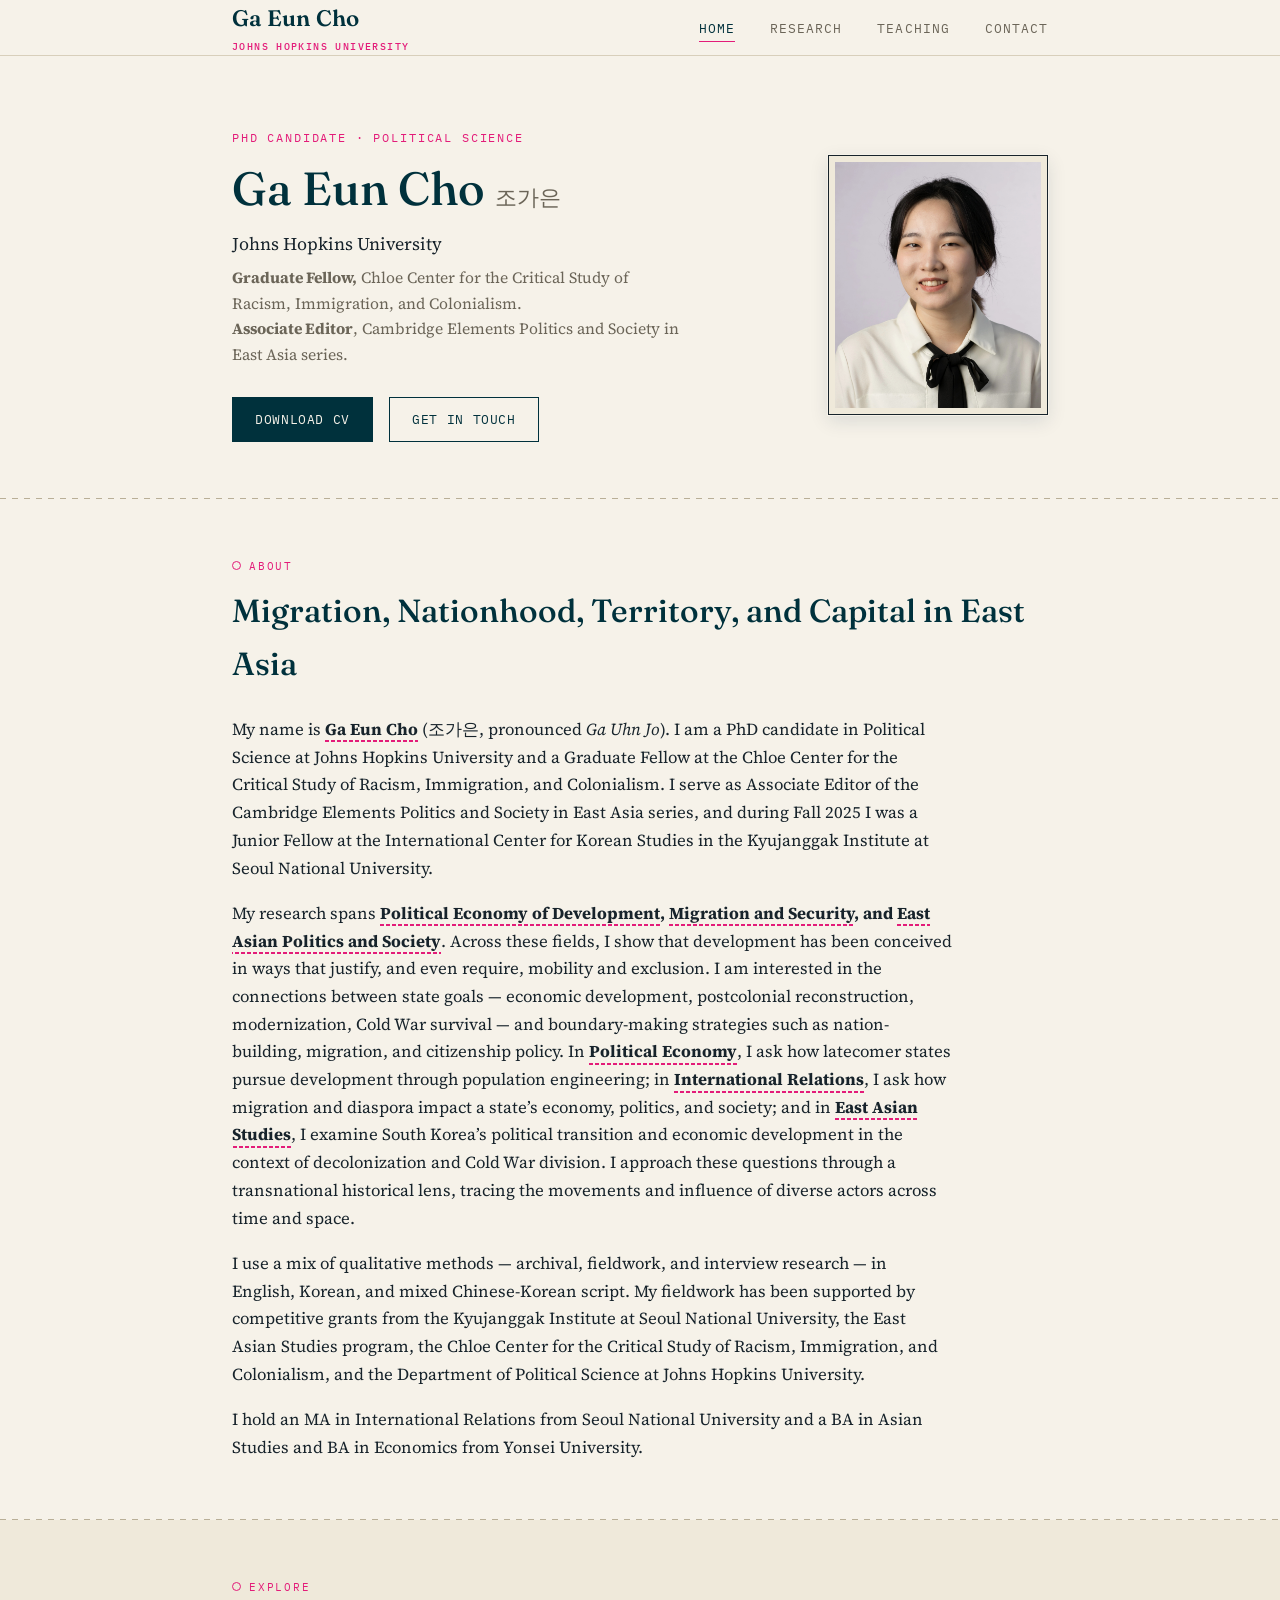
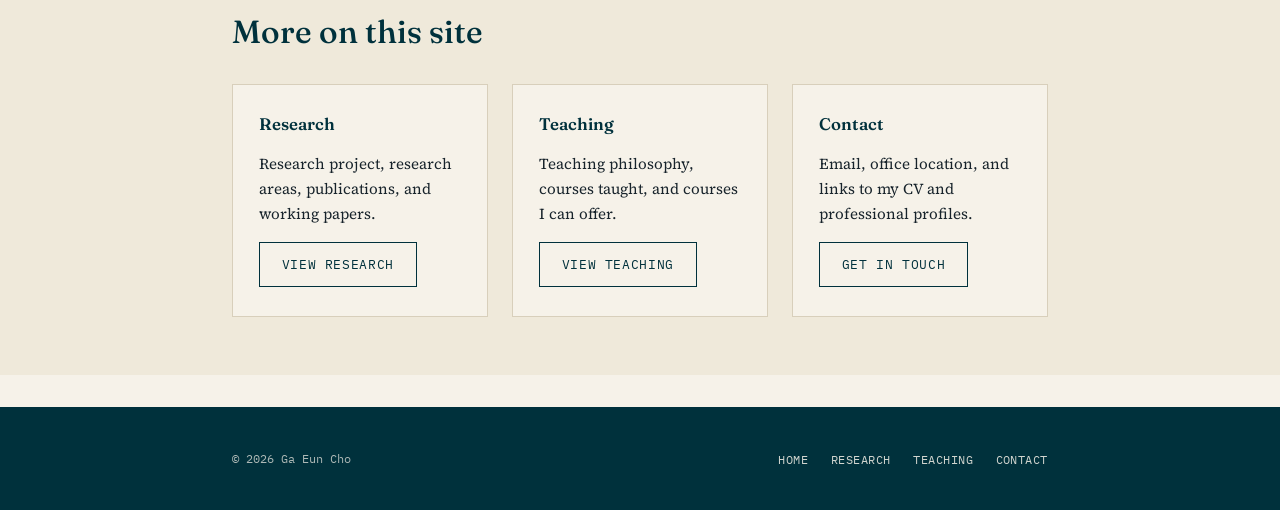
==== commit 26060c86: "Update index.html" ====
--- a/index.html
+++ b/index.html
@@ -41,7 +41,7 @@
                     <p class="role">Johns Hopkins University</p>
                     <p class="affil"><b>Graduate Fellow,</b> Chloe Center for the Critical Study of Racism, Immigration, and Colonialism. <Br><b>Associate Editor</b>, Cambridge Elements Politics and Society in East Asia series.</p>
                     <div class="hero-actions">
-                        <a href="CV_ChoGaEun_Web_July2026-2.pdf" class="btn" download>Download CV</a>
+                        <a href="CV_ChoGaEun_Web_Aug2026.pdf" class="btn" download>Download CV</a>
                         <a href="contact.html" class="btn btn-outline">Get in touch</a>
                     </div>
                 </div>
@@ -60,7 +60,7 @@
                 <p class="eyebrow">About</p>
                 <h2>Migration, Nationhood, Territory, and Capital in East Asia</h2>
                 <div class="bio">
-                    <p>My name is <b><span class="underline-dash">Ga Eun Cho</b></span> (조가은, pronounced <em>GAH-un JOH</em>). I am a PhD candidate in Political Science at Johns Hopkins University and a Graduate Fellow at the Chloe Center for the Critical Study of Racism, Immigration, and Colonialism. I serve as Associate Editor of the Cambridge Elements Politics and Society in East Asia series, and during Fall 2025 I was a Junior Fellow at the International Center for Korean Studies in the Kyujanggak Institute at Seoul National University.</p>
+                    <p>My name is <b><span class="underline-dash">Ga Eun Cho</b></span> (조가은, pronounced <em>Ga Uhn Jo</em>). I am a PhD candidate in Political Science at Johns Hopkins University and a Graduate Fellow at the Chloe Center for the Critical Study of Racism, Immigration, and Colonialism. I serve as Associate Editor of the Cambridge Elements Politics and Society in East Asia series, and during Fall 2025 I was a Junior Fellow at the International Center for Korean Studies in the Kyujanggak Institute at Seoul National University.</p>
                     <p>My research spans <span class="underline-dash"><b>Political Economy of Development</span>, <span class="underline-dash">Migration and Security</span>, and <span class="underline-dash">East Asian Politics and Society</span></b>. Across these fields, I show that development has been conceived in ways that justify, and even require, mobility and exclusion. I am interested in the connections between state goals — economic development, postcolonial reconstruction, modernization, Cold War survival — and boundary-making strategies such as nation-building, migration, and citizenship policy. In <span class="underline-dash"><b>Political Economy</span></b>, I ask how latecomer states pursue development through population engineering; in <span class="underline-dash"><b>International Relations</span></b>, I ask how migration and diaspora impact a state’s economy, politics, and society; and in <span class="underline-dash"><B>East Asian Studies</span></B>, I examine South Korea’s political transition and economic development in the context of decolonization and Cold War division. I approach these questions through a transnational historical lens, tracing the movements and influence of diverse actors across time and space.</p>
                     <p>I use a mix of qualitative methods — archival, fieldwork, and interview research — in English, Korean, and mixed Chinese-Korean script. My fieldwork has been supported by competitive grants from the Kyujanggak Institute at Seoul National University, the East Asian Studies program, the Chloe Center for the Critical Study of Racism, Immigration, and Colonialism, and the Department of Political Science at Johns Hopkins University.</p>
 
